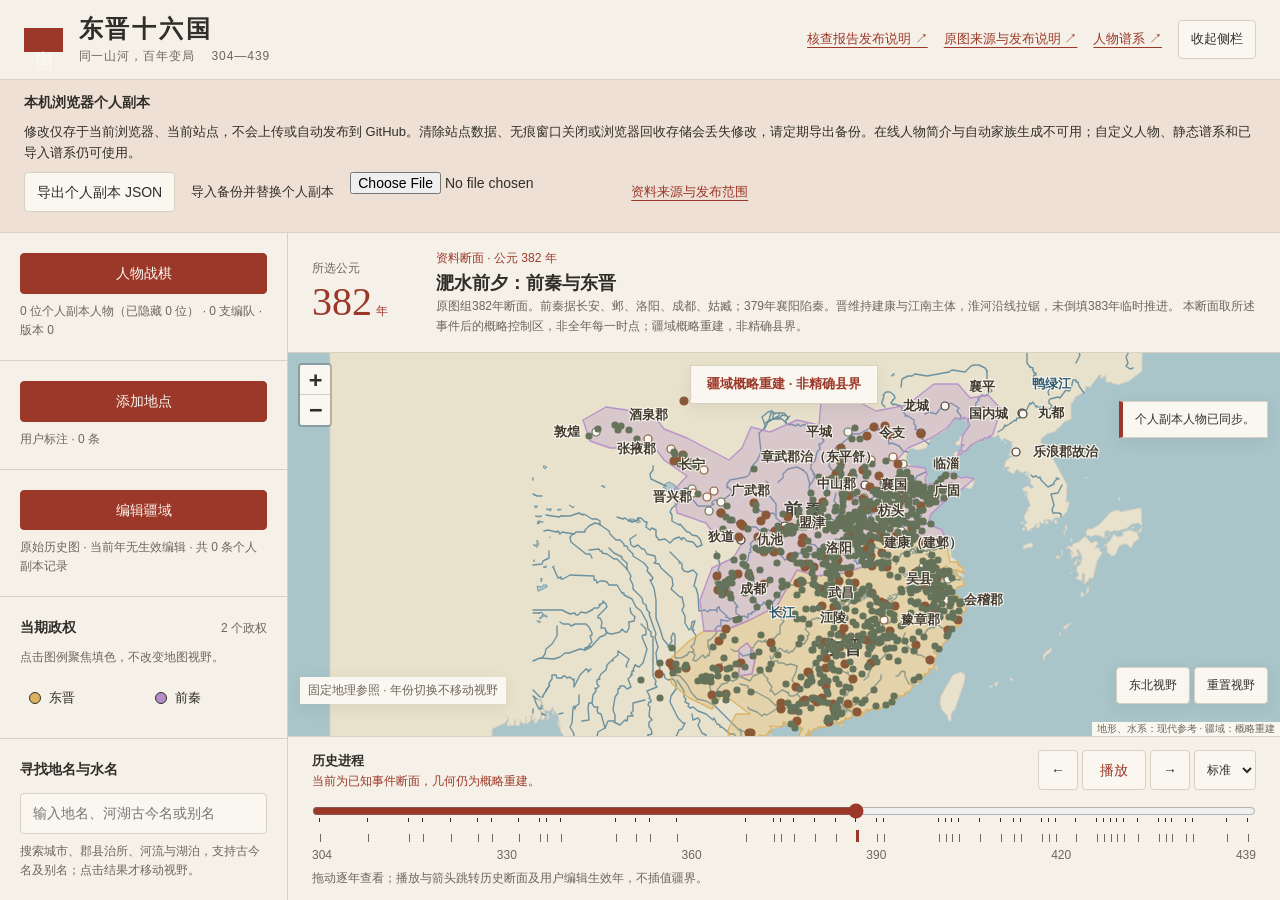
==== index.html @ d3fff0d9 "Prepare personal GitHub Pages edition and shared server" ====
<!doctype html>
<html lang="zh-CN">
<head>
<meta charset="utf-8"><meta name="viewport" content="width=device-width, initial-scale=1">
<title>东晋十六国 · 同一山河，百年变局</title>
<link rel="stylesheet" href="vendor/leaflet.css"><link rel="stylesheet" href="atlas.css">
<link rel="stylesheet" href="personal-data.css">
<script src="atlas-config.js" defer></script><script src="atlas-api.js" defer></script>
<script src="personal-data.js" defer></script>
<script src="genealogy-data.js" defer></script>
<script src="genealogy-client.js" defer></script>
<script src="formation-manager.js" defer></script>
<script src="character-manager.js" defer></script>
<script src="map-data.js" defer></script><script src="geo-data.js" defer></script><script src="history-data.js" defer></script><script src="vendor/leaflet.js" defer></script><script src="vendor/polygon-clipping.umd.min.js" defer></script><script src="territory-edits.js" defer></script><script src="territory-editor.js" defer></script><script src="place-manager.js" defer></script><script src="review-data.js" defer></script><script src="place-periods.js" defer></script><script src="atlas.js" defer></script>
<script>
window.addEventListener('DOMContentLoaded', () => {
  const editor = window.ATLAS?.getState?.().territory;
  if (!editor) {
    const summary = document.getElementById('territory-summary');
    summary.textContent = '编辑模块未能初始化，请刷新页面重新加载；若仍失败，请检查脚本加载错误。';
    summary.setAttribute('role', 'alert');
    document.getElementById('territory-toggle').disabled = true;
  }
  if (!window.ATLAS?.getState?.().annotations) {
    document.getElementById('annotation-summary').textContent = '地点标注模块未能初始化，请刷新页面重新加载；基础地图仍可浏览。';
    document.getElementById('annotation-summary').setAttribute('role', 'alert');
    document.getElementById('annotation-toggle').disabled = true;
  }
  if (!window.ATLAS?.getState?.().characters) {
    document.getElementById('character-summary').textContent = '人物模块未能初始化，请刷新页面；基础地图仍可浏览。';
    document.getElementById('character-summary').setAttribute('role', 'alert');
    document.getElementById('character-toggle').disabled = true;
  }
});
</script>
</head>
<body>
<header class="masthead"><div class="brand"><span class="seal" aria-hidden="true">舆图</span><div><h1>东晋十六国</h1><p>同一山河，百年变局 <span>304—439</span></p></div></div><div class="header-actions"><a id="audit-entry" href="sources.html#audit">核查报告发布说明 ↗</a><a href="sources.html">原图来源与发布说明 ↗</a><a href="genealogy.html">人物谱系 ↗</a><button id="toggle-sidebar" aria-controls="sidebar" aria-expanded="true">收起侧栏</button></div></header>
<main class="workspace">
<aside id="sidebar" aria-label="地图图层与政权">
<section class="sidebar-section character-section" aria-label="共享人物战棋">
<button id="character-toggle" type="button" aria-expanded="false" aria-controls="character-panel">人物战棋</button><p id="character-summary" class="hint" role="status">人物战棋 · 正在读取…</p>
<div id="character-panel" hidden><div class="section-heading"><h2>人物战棋</h2><button id="character-close" type="button">关闭</button></div>
<p class="reference-note">用户自定人物与位置，跨时间轴固定显示；不是人物历史行踪推演。所属势力由你选择，拖过国界不会改变。</p>
<p class="hint">君：王冠六角旗牌；臣：官帽圆牌。同势力同色。点击棋子查看简介，拖动棋子共享保存。无登录，仅限可信局域网。</p>
<p class="hint">隐藏人物仅收起地图棋子，资料与位置仍保留；在下方共享人物中搜索、查看或恢复。隐藏状态会共享保存。</p>
<p id="character-offline" class="reference-note" hidden>文件模式无法读取或保存共享人物。请打开 <a href="http://172.20.30.1:8765/">局域网地图 172.20.30.1:8765</a>。</p>
<div class="territory-actions"><button id="character-new" type="button">新增人物</button><button id="character-refresh" type="button">刷新共享人物</button></div>
<div class="character-search"><label for="character-search">搜索已建共享人物</label><input id="character-search" type="search" autocomplete="off" placeholder="输入姓名，先检查是否已创建" aria-controls="character-records" aria-describedby="character-search-status"><button id="character-search-clear" type="button">清空搜索</button><p id="character-search-status" class="hint" role="status" aria-live="polite"></p></div>
<form id="character-form" hidden><fieldset id="character-fields"><legend id="character-form-title">新增人物</legend>
<label for="character-name">姓名（1—60字）</label><input id="character-name" required autocomplete="off" aria-describedby="character-duplicate-status character-biography-status">
<div id="character-duplicate-notice" hidden><p id="character-duplicate-status" class="hint" role="status" aria-live="polite"></p><div id="character-duplicate-matches" class="character-duplicate-matches" aria-label="已建共享人物姓名匹配"></div></div>
<button id="character-biography-custom" type="button" aria-pressed="false">结果不匹配，自定义人物 / 不采用搜索结果</button><button id="character-biography-retry" type="button">主动重新检索候选</button><p id="character-biography-status" class="hint" role="status" aria-live="polite">自动检索仅作辅助；可直接自定义人物，简介允许留空。</p>
<div id="character-biography-candidates" class="character-biography-candidates" aria-label="人物身份候选" aria-busy="false"></div>
<label for="character-role">角色</label><select id="character-role" required><option value="monarch">君主 · 君</option><option value="minister">大臣 · 臣</option></select>
<label for="character-polity">所属势力</label><select id="character-polity" required><option value="" disabled selected>请选择势力</option></select>
<label for="character-biography">人物简介（可编辑，最多3000字）</label><textarea id="character-biography" rows="6" aria-describedby="character-biography-source" placeholder="可填写自己的资料，也可先留空。修改网上摘录后将标为用户修订，不再声称原文来源。"></textarea><div id="character-biography-source" class="character-biography-source"></div>
<p id="character-position" class="reference-note">尚未选择位置。</p><button id="character-place" type="button">在地图点选位置</button>
<div class="territory-actions"><button id="character-save" type="submit">确认并共享保存</button><button id="character-cancel" type="button">取消草稿</button></div></fieldset></form>
<section id="formation-section" aria-labelledby="formation-heading">
<div class="section-heading"><h3 id="formation-heading">共享编队</h3><button id="formation-new" type="button" disabled>新建编队</button></div>
<p class="hint">每队2—50人，每人只可加入一队；可跨势力编队，不改变人物身份与所属势力。主将军旗代表整队，拖动军旗会移动全部成员（包括已隐藏成员）。隐藏主将时整队军旗暂不显示；恢复主将后重新显示。</p>
<p id="formation-summary" class="hint" role="status">正在读取编队…</p>
<form id="formation-form" hidden><fieldset id="formation-fields"><legend id="formation-form-title">新建编队</legend>
<label for="formation-name">编队名称（1—60字）</label><input id="formation-name" required autocomplete="off">
<button id="formation-map-select" type="button" aria-pressed="false" aria-controls="formation-map-controls">在地图上选择成员</button><p class="hint">地图选人仅展开未隐藏人物；已隐藏人物仍可在下方勾选管理，不会自动恢复。点击棋子增减成员；首位选中的人物默认担任主将，可随时修改。选人不会移动棋子或提前保存。</p>
<fieldset><legend>选择已保存人物</legend><p id="formation-count" class="hint" role="status"></p><div id="formation-roster" class="formation-roster" aria-describedby="formation-count"></div></fieldset>
<label for="formation-commander">主将（从已选成员中指定）</label><select id="formation-commander" required></select>
<p class="hint">取消勾选只会让人物退出编队，不会删除人物或移动棋子。</p>
<div class="territory-actions"><button id="formation-save" type="submit">确认并共享保存</button><button id="formation-retry" type="button" hidden>采用最新版本并重试保存</button><button id="formation-cancel" type="button">取消草稿</button></div>
</fieldset></form>
<p id="formation-status" class="hint" role="status" aria-live="polite"></p><ol id="formation-records" class="territory-records formation-records"></ol>
</section>
<p id="character-status" class="hint" role="status" aria-live="polite"></p><h3>共享人物</h3><ol id="character-records" class="territory-records"></ol></div></section>
<section class="sidebar-section annotation-section" aria-label="添加地点与共享标注">
<button id="annotation-toggle" type="button" aria-expanded="false" aria-controls="annotation-panel">添加地点</button><p id="annotation-summary" class="hint" role="status">用户标注 · 正在读取…</p>
<div id="annotation-panel" hidden><div class="section-heading"><h2>用户标注</h2><button id="annotation-close" type="button">关闭</button></div>
<p class="reference-note">真实地名检索 → 选择候选 → 核对位置 → 确认保存。现代地理点不是古治所；河湖仅标注定位点，不复原河道或湖面。</p>
<p class="hint">搜索范围：东亚 73°—136°E、15°—54°N。历史检索参考当前地图年份。标注跨年份显示，所有局域网浏览器共享。</p>
<p id="annotation-offline" class="reference-note" hidden>文件模式仅供浏览。请打开 <a href="http://172.20.30.1:8765/">局域网地图 172.20.30.1:8765</a> 后搜索与保存。</p>
<form id="annotation-search-form"><fieldset id="annotation-search-fields"><legend>1 · 搜索真实地点</legend><label for="annotation-query">地名（去除首尾空白后1—80字）</label><input id="annotation-query" type="search" minlength="1" maxlength="80" required autocomplete="off">
<label for="annotation-kind">类别</label><select id="annotation-kind"><option value="city">城邑</option><option value="county">郡县</option><option value="lake">湖泊</option><option value="river">河流</option></select>
<label for="annotation-scope">来源范围</label><select id="annotation-scope"><option value="auto">历史优先，兼查现代地理</option><option value="historical">仅历史资料</option><option value="modern">仅现代地理</option></select><button id="annotation-search" type="submit">搜索候选</button></fieldset></form>
<p id="annotation-status" class="hint" role="status" aria-live="polite"></p><ul id="annotation-warnings" class="hint"></ul><div id="annotation-candidates" class="annotation-candidates" aria-label="搜索候选"></div>
<form id="annotation-save-form" hidden><fieldset id="annotation-save-fields"><legend>2 · 确认地图预览</legend><p id="annotation-selection" class="reference-note"></p><label for="annotation-name">标注名称</label><input id="annotation-name" maxlength="80" required><label for="annotation-note">备注（可选，最多500字）</label><textarea id="annotation-note" maxlength="500" rows="3"></textarea><div class="territory-actions"><button id="annotation-save" type="submit">确认位置并保存</button><button id="annotation-cancel" type="button">取消预览</button></div></fieldset></form>
<div class="territory-actions"><button id="annotation-refresh" type="button">刷新共享标注</button></div><h3>已保存地点</h3><ol id="annotation-records" class="territory-records"></ol></div></section>
<section class="sidebar-section territory-section" aria-label="共享疆域编辑"><button id="territory-toggle" type="button" aria-expanded="false" aria-controls="territory-panel">编辑疆域</button><p id="territory-summary" class="hint" role="status">原始历史图 · 正在读取共享编辑…</p><div id="territory-panel" hidden>
<div class="section-heading"><h2>自定义疆域</h2><button id="territory-close" type="button">退出</button></div>
<p class="reference-note">没有县界数据。请手绘实际划归范围；这是用户编辑范围，不是已考证县界。原始历史资料不变。</p>
<p class="hint">无登录，所有局域网浏览器共享保存。仅限可信局域网使用。编辑持续至后续年份，直到撤销或被后来的重叠编辑覆盖。</p>
<p id="territory-offline" class="reference-note" hidden>离线模式仅可浏览，无法编辑。请打开 <a href="http://172.20.30.1:8765">局域网地图 172.20.30.1:8765</a>。</p>
<fieldset id="territory-fields"><legend>1 · 选择地点与归属</legend><p id="territory-place">尚未选择地点。点击地图治所，或使用下方地名搜索。</p><button id="territory-find" type="button">搜索地点</button><p id="territory-period" class="hint"></p>
<label for="territory-year">开始生效年</label><input id="territory-year" type="number" min="304" max="439" step="1" required>
<label for="territory-polity">目标势力</label><select id="territory-polity" required><option value="" selected disabled>请选择目标势力</option></select><p class="hint">列出全部政权，可将已灭亡政权用于自定义历史；不代表原始史实。</p>
<label for="territory-note">编辑说明（可选）</label><input id="territory-note" type="text" maxlength="500" placeholder="说明此次划归的依据或设想">
<h3>2 · 手绘并确认范围</h3><div class="territory-actions"><button id="territory-draw" type="button">开始绘制</button><button id="territory-undo-point" type="button">撤销一点</button><button id="territory-finish" type="button">完成范围</button><button id="territory-cancel" type="button">取消范围</button></div><p class="hint">地图单击逐点描边，至少三个不同顶点；范围须包含所选地点且不得自交。可拖动、缩放，用“完成范围”闭合；Esc 取消范围。</p><p id="territory-preview" class="reference-note" role="status">尚未绘制范围。</p><button id="territory-save" type="button">确认并保存共享编辑</button></fieldset>
<p id="territory-status" class="hint" role="status" aria-live="polite"></p><div class="territory-actions"><button id="territory-refresh" type="button">刷新共享编辑</button><button id="territory-clear" type="button">恢复原始图</button></div><h3>共享编辑记录</h3><ol id="territory-records" class="territory-records"></ol>
</div></section>
<section class="sidebar-section"><div class="section-heading"><h2>当期政权</h2><span id="polity-count">—</span></div><p class="hint">点击图例聚焦填色，不改变地图视野。</p><div id="legend" class="legend"></div></section>
<section class="sidebar-section"><h2><label for="city-search">寻找地名与水名</label></h2><input type="search" id="city-search" placeholder="输入地名、河湖古今名或别名" autocomplete="off" aria-controls="search-results"><p id="search-status" class="hint" role="status">搜索城市、郡县治所、河流与湖泊，点击结果才移动视野。</p><div id="search-results" class="search-results"></div><div id="search-pagination" class="search-pagination" hidden><button id="search-previous" type="button">上一页</button><span id="search-page" class="hint"></span><button id="search-next" type="button">下一页</button></div><p id="place-notice" class="reference-note" role="status" hidden></p></section>
<section class="sidebar-section" aria-label="用户显示年代"><h2>用户显示年代</h2><p class="hint">在上方搜索原始地点，点击结果后选择“编辑显示年代”。找不到地图标记时，也可取消勾选“仅显示所选年份有效建置”。原始资料年代不会被修改。</p><p id="place-period-summary" class="hint" role="status">正在读取共享显示年代…</p><button id="place-period-refresh" type="button">刷新共享年代</button></section>
<section class="sidebar-section"><h2>底图与参照</h2><div class="layer-controls">
<label><input type="checkbox" id="layer-politics" checked>政权填色与概略边界</label>
<label><input type="checkbox" id="layer-cities" checked>城市与郡县治所</label>
<label><input type="checkbox" id="layer-annotations" checked>用户标注（城邑 / 郡县 / 河湖定位点）</label>
<label><input type="checkbox" id="layer-characters" checked>人物战棋（跨年份固定位置）</label>
<label><input type="checkbox" id="layer-rivers" checked>河流与湖泊</label>
<label><input type="checkbox" id="layer-river-labels" checked>河流与湖泊名称（点击查看说明）</label>
<label><input type="checkbox" id="layer-terrain" checked>地形起伏</label>
<label><input type="checkbox" id="layer-mountains">山川名称</label>
<label><input type="checkbox" id="layer-historical">382年州郡参照 <span class="online">联网</span></label></div>
<p id="water-count" class="hint" role="status"></p>
<p class="reference-note">州郡参照固定382年，不是当前年行政区。中研院图层仅供非商业使用。</p><label class="opacity-label" for="historical-opacity">州郡图透明度 <output id="opacity-value">45%</output></label><input id="historical-opacity" type="range" min="0" max="100" value="45" disabled><p id="tile-status" class="hint" role="status">默认关闭；联网参照不可离线使用。</p><p class="hint">地形、水系为现代自然地理参考；古代河道与岸线可能不同。</p>
</section>
<section class="sidebar-section"><h2>治所显示范围</h2><p id="place-count" class="hint" role="status"></p><label class="place-type-label" for="place-type">建置类型</label><select id="place-type"><option value="all">全部</option><option value="prefecture">郡 / 州</option><option value="county">县</option></select><div class="layer-controls"><label><input type="checkbox" id="place-year-only" checked>仅显示所选年份有效建置</label></div><p class="hint">行政建置按年份筛选；固定古城另作地理参照，不表示当年为都城或郡治。年代不明行政记录不显示。关闭筛选可查看全部时期，同名行政记录附年代；共址记录可从弹窗或搜索选择。搜索异期记录仅临时显示所选一条，不改变年份筛选。</p></section>
<details id="source-details" class="sidebar-section"><summary>来源与重建方法</summary><div class="source-body"><p id="method-note"></p><h3>当前历史断面</h3><div id="history-sources"></div><h3>地理与郡县治所资料</h3><div id="geo-sources"></div><p>城市与郡县治所点仅为定位参照，不表示各年政权控制或建置连续。底图与政权多边形独立，不以现代省界代替古界。</p><h3>原图与河流对照说明</h3><p>原图扫描与识读资料未随公开版发布。现代水系仅作定位参照，古河道未复原；不能将现代河道当作382年河道。</p><a id="river-reference-382" href="sources.html">查看原图来源与发布范围 ↗</a></div></details>
</aside>
<section class="map-panel" aria-label="连续地理历史地图">
<div class="event-heading"><div class="year-block"><span>所选公元</span><output id="selected-year" for="year-range">382</output><span>年</span></div><div class="event-copy"><p id="snapshot-year" class="eyebrow">正在读取本地资料</p><h2 id="event-title">统一地理底图 · 历史政权断面</h2><p id="event-description"></p></div></div>
<section id="formation-map-controls" class="formation-map-controls" aria-label="地图编队选人" hidden><strong id="formation-map-summary" role="status" aria-live="polite"></strong><p class="hint">点击棋子选择 / 取消选择，可平移缩放。Esc 或取消将丢弃整个编队草稿。</p><label for="formation-map-commander">指定主将</label><select id="formation-map-commander" aria-describedby="formation-map-summary"></select><p id="formation-map-notice" class="hint" role="status" aria-live="polite"></p><div class="territory-actions"><button id="formation-map-done" type="button">完成选人，填写并保存</button><button id="formation-map-cancel" type="button">取消编队草稿</button></div></section>
<div class="map-stage"><div id="map" aria-label="地图，可拖动平移、滚轮或双指缩放"></div><div class="map-warning">疆域概略重建 · 非精确县界</div><div class="view-actions"><button id="northeast-view" type="button">东北视野</button><button id="reset-view" type="button">重置视野</button></div><p id="map-error" class="map-error" role="alert" hidden></p><div class="map-caption">固定地理参照 · 年份切换不移动视野</div></div>
<section class="timeline" aria-label="304至439年时间轴"><div class="timeline-heading"><div><label for="year-range">历史进程</label><p id="year-note" aria-live="polite"></p></div><div class="playback"><button id="previous-event" aria-label="上一事件">←</button><button id="play" aria-pressed="false">播放</button><button id="next-event" aria-label="下一事件">→</button><label class="sr-only" for="play-speed">播放速度</label><select id="play-speed" aria-label="播放速度"><option value="2400">慢速</option><option value="1400" selected>标准</option><option value="700">快速</option></select></div></div>
<input id="year-range" type="range" min="304" max="439" step="1" value="382" list="event-years" aria-label="选择公元304至439年" aria-describedby="year-note"><datalist id="event-years"></datalist><div id="event-ticks" class="event-ticks" aria-label="跳转历史事件"></div><div class="timeline-scale" aria-hidden="true"><span>304</span><span>330</span><span>360</span><span>390</span><span>420</span><span>439</span></div><p class="timeline-footnote">拖动逐年查看；播放与箭头跳转历史断面及用户编辑生效年，不插值疆界。</p></section>
</section></main><noscript><p class="noscript">请启用 JavaScript，或<a href="sources.html">查看资料来源</a>。</p></noscript>
</body></html>
---- vendor/leaflet.css ----
/* required styles */

.leaflet-pane,
.leaflet-tile,
.leaflet-marker-icon,
.leaflet-marker-shadow,
.leaflet-tile-container,
.leaflet-pane > svg,
.leaflet-pane > canvas,
.leaflet-zoom-box,
.leaflet-image-layer,
.leaflet-layer {
	position: absolute;
	left: 0;
	top: 0;
	}
.leaflet-container {
	overflow: hidden;
	}
.leaflet-tile,
.leaflet-marker-icon,
.leaflet-marker-shadow {
	-webkit-user-select: none;
	   -moz-user-select: none;
	        user-select: none;
	  -webkit-user-drag: none;
	}
/* Prevents IE11 from highlighting tiles in blue */
.leaflet-tile::selection {
	background: transparent;
}
/* Safari renders non-retina tile on retina better with this, but Chrome is worse */
.leaflet-safari .leaflet-tile {
	image-rendering: -webkit-optimize-contrast;
	}
/* hack that prevents hw layers "stretching" when loading new tiles */
.leaflet-safari .leaflet-tile-container {
	width: 1600px;
	height: 1600px;
	-webkit-transform-origin: 0 0;
	}
.leaflet-marker-icon,
.leaflet-marker-shadow {
	display: block;
	}
/* .leaflet-container svg: reset svg max-width decleration shipped in Joomla! (joomla.org) 3.x */
/* .leaflet-container img: map is broken in FF if you have max-width: 100% on tiles */
.leaflet-container .leaflet-overlay-pane svg {
	max-width: none !important;
	max-height: none !important;
	}
.leaflet-container .leaflet-marker-pane img,
.leaflet-container .leaflet-shadow-pane img,
.leaflet-container .leaflet-tile-pane img,
.leaflet-container img.leaflet-image-layer,
.leaflet-container .leaflet-tile {
	max-width: none !important;
	max-height: none !important;
	width: auto;
	padding: 0;
	}

.leaflet-container img.leaflet-tile {
	/* See: https://bugs.chromium.org/p/chromium/issues/detail?id=600120 */
	mix-blend-mode: plus-lighter;
}

.leaflet-container.leaflet-touch-zoom {
	-ms-touch-action: pan-x pan-y;
	touch-action: pan-x pan-y;
	}
.leaflet-container.leaflet-touch-drag {
	-ms-touch-action: pinch-zoom;
	/* Fallback for FF which doesn't support pinch-zoom */
	touch-action: none;
	touch-action: pinch-zoom;
}
.leaflet-container.leaflet-touch-drag.leaflet-touch-zoom {
	-ms-touch-action: none;
	touch-action: none;
}
.leaflet-container {
	-webkit-tap-highlight-color: transparent;
}
.leaflet-container a {
	-webkit-tap-highlight-color: rgba(51, 181, 229, 0.4);
}
.leaflet-tile {
	filter: inherit;
	visibility: hidden;
	}
.leaflet-tile-loaded {
	visibility: inherit;
	}
.leaflet-zoom-box {
	width: 0;
	height: 0;
	-moz-box-sizing: border-box;
	     box-sizing: border-box;
	z-index: 800;
	}
/* workaround for https://bugzilla.mozilla.org/show_bug.cgi?id=888319 */
.leaflet-overlay-pane svg {
	-moz-user-select: none;
	}

.leaflet-pane         { z-index: 400; }

.leaflet-tile-pane    { z-index: 200; }
.leaflet-overlay-pane { z-index: 400; }
.leaflet-shadow-pane  { z-index: 500; }
.leaflet-marker-pane  { z-index: 600; }
.leaflet-tooltip-pane   { z-index: 650; }
.leaflet-popup-pane   { z-index: 700; }

.leaflet-map-pane canvas { z-index: 100; }
.leaflet-map-pane svg    { z-index: 200; }

.leaflet-vml-shape {
	width: 1px;
	height: 1px;
	}
.lvml {
	behavior: url(#default#VML);
	display: inline-block;
	position: absolute;
	}


/* control positioning */

.leaflet-control {
	position: relative;
	z-index: 800;
	pointer-events: visiblePainted; /* IE 9-10 doesn't have auto */
	pointer-events: auto;
	}
.leaflet-top,
.leaflet-bottom {
	position: absolute;
	z-index: 1000;
	pointer-events: none;
	}
.leaflet-top {
	top: 0;
	}
.leaflet-right {
	right: 0;
	}
.leaflet-bottom {
	bottom: 0;
	}
.leaflet-left {
	left: 0;
	}
.leaflet-control {
	float: left;
	clear: both;
	}
.leaflet-right .leaflet-control {
	float: right;
	}
.leaflet-top .leaflet-control {
	margin-top: 10px;
	}
.leaflet-bottom .leaflet-control {
	margin-bottom: 10px;
	}
.leaflet-left .leaflet-control {
	margin-left: 10px;
	}
.leaflet-right .leaflet-control {
	margin-right: 10px;
	}


/* zoom and fade animations */

.leaflet-fade-anim .leaflet-popup {
	opacity: 0;
	-webkit-transition: opacity 0.2s linear;
	   -moz-transition: opacity 0.2s linear;
	        transition: opacity 0.2s linear;
	}
.leaflet-fade-anim .leaflet-map-pane .leaflet-popup {
	opacity: 1;
	}
.leaflet-zoom-animated {
	-webkit-transform-origin: 0 0;
	    -ms-transform-origin: 0 0;
	        transform-origin: 0 0;
	}
svg.leaflet-zoom-animated {
	will-change: transform;
}

.leaflet-zoom-anim .leaflet-zoom-animated {
	-webkit-transition: -webkit-transform 0.25s cubic-bezier(0,0,0.25,1);
	   -moz-transition:    -moz-transform 0.25s cubic-bezier(0,0,0.25,1);
	        transition:         transform 0.25s cubic-bezier(0,0,0.25,1);
	}
.leaflet-zoom-anim .leaflet-tile,
.leaflet-pan-anim .leaflet-tile {
	-webkit-transition: none;
	   -moz-transition: none;
	        transition: none;
	}

.leaflet-zoom-anim .leaflet-zoom-hide {
	visibility: hidden;
	}


/* cursors */

.leaflet-interactive {
	cursor: pointer;
	}
.leaflet-grab {
	cursor: -webkit-grab;
	cursor:    -moz-grab;
	cursor:         grab;
	}
.leaflet-crosshair,
.leaflet-crosshair .leaflet-interactive {
	cursor: crosshair;
	}
.leaflet-popup-pane,
.leaflet-control {
	cursor: auto;
	}
.leaflet-dragging .leaflet-grab,
.leaflet-dragging .leaflet-grab .leaflet-interactive,
.leaflet-dragging .leaflet-marker-draggable {
	cursor: move;
	cursor: -webkit-grabbing;
	cursor:    -moz-grabbing;
	cursor:         grabbing;
	}

/* marker & overlays interactivity */
.leaflet-marker-icon,
.leaflet-marker-shadow,
.leaflet-image-layer,
.leaflet-pane > svg path,
.leaflet-tile-container {
	pointer-events: none;
	}

.leaflet-marker-icon.leaflet-interactive,
.leaflet-image-layer.leaflet-interactive,
.leaflet-pane > svg path.leaflet-interactive,
svg.leaflet-image-layer.leaflet-interactive path {
	pointer-events: visiblePainted; /* IE 9-10 doesn't have auto */
	pointer-events: auto;
	}

/* visual tweaks */

.leaflet-container {
	background: #ddd;
	outline-offset: 1px;
	}
.leaflet-container a {
	color: #0078A8;
	}
.leaflet-zoom-box {
	border: 2px dotted #38f;
	background: rgba(255,255,255,0.5);
	}


/* general typography */
.leaflet-container {
	font-family: "Helvetica Neue", Arial, Helvetica, sans-serif;
	font-size: 12px;
	font-size: 0.75rem;
	line-height: 1.5;
	}


/* general toolbar styles */

.leaflet-bar {
	box-shadow: 0 1px 5px rgba(0,0,0,0.65);
	border-radius: 4px;
	}
.leaflet-bar a {
	background-color: #fff;
	border-bottom: 1px solid #ccc;
	width: 26px;
	height: 26px;
	line-height: 26px;
	display: block;
	text-align: center;
	text-decoration: none;
	color: black;
	}
.leaflet-bar a,
.leaflet-control-layers-toggle {
	background-position: 50% 50%;
	background-repeat: no-repeat;
	display: block;
	}
.leaflet-bar a:hover,
.leaflet-bar a:focus {
	background-color: #f4f4f4;
	}
.leaflet-bar a:first-child {
	border-top-left-radius: 4px;
	border-top-right-radius: 4px;
	}
.leaflet-bar a:last-child {
	border-bottom-left-radius: 4px;
	border-bottom-right-radius: 4px;
	border-bottom: none;
	}
.leaflet-bar a.leaflet-disabled {
	cursor: default;
	background-color: #f4f4f4;
	color: #bbb;
	}

.leaflet-touch .leaflet-bar a {
	width: 30px;
	height: 30px;
	line-height: 30px;
	}
.leaflet-touch .leaflet-bar a:first-child {
	border-top-left-radius: 2px;
	border-top-right-radius: 2px;
	}
.leaflet-touch .leaflet-bar a:last-child {
	border-bottom-left-radius: 2px;
	border-bottom-right-radius: 2px;
	}

/* zoom control */

.leaflet-control-zoom-in,
.leaflet-control-zoom-out {
	font: bold 18px 'Lucida Console', Monaco, monospace;
	text-indent: 1px;
	}

.leaflet-touch .leaflet-control-zoom-in, .leaflet-touch .leaflet-control-zoom-out  {
	font-size: 22px;
	}


/* layers control */

.leaflet-control-layers {
	box-shadow: 0 1px 5px rgba(0,0,0,0.4);
	background: #fff;
	border-radius: 5px;
	}
.leaflet-control-layers-toggle {
	background-image: url(images/layers.png);
	width: 36px;
	height: 36px;
	}
.leaflet-retina .leaflet-control-layers-toggle {
	background-image: url(images/layers-2x.png);
	background-size: 26px 26px;
	}
.leaflet-touch .leaflet-control-layers-toggle {
	width: 44px;
	height: 44px;
	}
.leaflet-control-layers .leaflet-control-layers-list,
.leaflet-control-layers-expanded .leaflet-control-layers-toggle {
	display: none;
	}
.leaflet-control-layers-expanded .leaflet-control-layers-list {
	display: block;
	position: relative;
	}
.leaflet-control-layers-expanded {
	padding: 6px 10px 6px 6px;
	color: #333;
	background: #fff;
	}
.leaflet-control-layers-scrollbar {
	overflow-y: scroll;
	overflow-x: hidden;
	padding-right: 5px;
	}
.leaflet-control-layers-selector {
	margin-top: 2px;
	position: relative;
	top: 1px;
	}
.leaflet-control-layers label {
	display: block;
	font-size: 13px;
	font-size: 1.08333em;
	}
.leaflet-control-layers-separator {
	height: 0;
	border-top: 1px solid #ddd;
	margin: 5px -10px 5px -6px;
	}

/* Default icon URLs */
.leaflet-default-icon-path { /* used only in path-guessing heuristic, see L.Icon.Default */
	background-image: url(images/marker-icon.png);
	}


/* attribution and scale controls */

.leaflet-container .leaflet-control-attribution {
	background: #fff;
	background: rgba(255, 255, 255, 0.8);
	margin: 0;
	}
.leaflet-control-attribution,
.leaflet-control-scale-line {
	padding: 0 5px;
	color: #333;
	line-height: 1.4;
	}
.leaflet-control-attribution a {
	text-decoration: none;
	}
.leaflet-control-attribution a:hover,
.leaflet-control-attribution a:focus {
	text-decoration: underline;
	}
.leaflet-attribution-flag {
	display: inline !important;
	vertical-align: baseline !important;
	width: 1em;
	height: 0.6669em;
	}
.leaflet-left .leaflet-control-scale {
	margin-left: 5px;
	}
.leaflet-bottom .leaflet-control-scale {
	margin-bottom: 5px;
	}
.leaflet-control-scale-line {
	border: 2px solid #777;
	border-top: none;
	line-height: 1.1;
	padding: 2px 5px 1px;
	white-space: nowrap;
	-moz-box-sizing: border-box;
	     box-sizing: border-box;
	background: rgba(255, 255, 255, 0.8);
	text-shadow: 1px 1px #fff;
	}
.leaflet-control-scale-line:not(:first-child) {
	border-top: 2px solid #777;
	border-bottom: none;
	margin-top: -2px;
	}
.leaflet-control-scale-line:not(:first-child):not(:last-child) {
	border-bottom: 2px solid #777;
	}

.leaflet-touch .leaflet-control-attribution,
.leaflet-touch .leaflet-control-layers,
.leaflet-touch .leaflet-bar {
	box-shadow: none;
	}
.leaflet-touch .leaflet-control-layers,
.leaflet-touch .leaflet-bar {
	border: 2px solid rgba(0,0,0,0.2);
	background-clip: padding-box;
	}


/* popup */

.leaflet-popup {
	position: absolute;
	text-align: center;
	margin-bottom: 20px;
	}
.leaflet-popup-content-wrapper {
	padding: 1px;
	text-align: left;
	border-radius: 12px;
	}
.leaflet-popup-content {
	margin: 13px 24px 13px 20px;
	line-height: 1.3;
	font-size: 13px;
	font-size: 1.08333em;
	min-height: 1px;
	}
.leaflet-popup-content p {
	margin: 17px 0;
	margin: 1.3em 0;
	}
.leaflet-popup-tip-container {
	width: 40px;
	height: 20px;
	position: absolute;
	left: 50%;
	margin-top: -1px;
	margin-left: -20px;
	overflow: hidden;
	pointer-events: none;
	}
.leaflet-popup-tip {
	width: 17px;
	height: 17px;
	padding: 1px;

	margin: -10px auto 0;
	pointer-events: auto;

	-webkit-transform: rotate(45deg);
	   -moz-transform: rotate(45deg);
	    -ms-transform: rotate(45deg);
	        transform: rotate(45deg);
	}
.leaflet-popup-content-wrapper,
.leaflet-popup-tip {
	background: white;
	color: #333;
	box-shadow: 0 3px 14px rgba(0,0,0,0.4);
	}
.leaflet-container a.leaflet-popup-close-button {
	position: absolute;
	top: 0;
	right: 0;
	border: none;
	text-align: center;
	width: 24px;
	height: 24px;
	font: 16px/24px Tahoma, Verdana, sans-serif;
	color: #757575;
	text-decoration: none;
	background: transparent;
	}
.leaflet-container a.leaflet-popup-close-button:hover,
.leaflet-container a.leaflet-popup-close-button:focus {
	color: #585858;
	}
.leaflet-popup-scrolled {
	overflow: auto;
	}

.leaflet-oldie .leaflet-popup-content-wrapper {
	-ms-zoom: 1;
	}
.leaflet-oldie .leaflet-popup-tip {
	width: 24px;
	margin: 0 auto;

	-ms-filter: "progid:DXImageTransform.Microsoft.Matrix(M11=0.70710678, M12=0.70710678, M21=-0.70710678, M22=0.70710678)";
	filter: progid:DXImageTransform.Microsoft.Matrix(M11=0.70710678, M12=0.70710678, M21=-0.70710678, M22=0.70710678);
	}

.leaflet-oldie .leaflet-control-zoom,
.leaflet-oldie .leaflet-control-layers,
.leaflet-oldie .leaflet-popup-content-wrapper,
.leaflet-oldie .leaflet-popup-tip {
	border: 1px solid #999;
	}


/* div icon */

.leaflet-div-icon {
	background: #fff;
	border: 1px solid #666;
	}


/* Tooltip */
/* Base styles for the element that has a tooltip */
.leaflet-tooltip {
	position: absolute;
	padding: 6px;
	background-color: #fff;
	border: 1px solid #fff;
	border-radius: 3px;
	color: #222;
	white-space: nowrap;
	-webkit-user-select: none;
	-moz-user-select: none;
	-ms-user-select: none;
	user-select: none;
	pointer-events: none;
	box-shadow: 0 1px 3px rgba(0,0,0,0.4);
	}
.leaflet-tooltip.leaflet-interactive {
	cursor: pointer;
	pointer-events: auto;
	}
.leaflet-tooltip-top:before,
.leaflet-tooltip-bottom:before,
.leaflet-tooltip-left:before,
.leaflet-tooltip-right:before {
	position: absolute;
	pointer-events: none;
	border: 6px solid transparent;
	background: transparent;
	content: "";
	}

/* Directions */

.leaflet-tooltip-bottom {
	margin-top: 6px;
}
.leaflet-tooltip-top {
	margin-top: -6px;
}
.leaflet-tooltip-bottom:before,
.leaflet-tooltip-top:before {
	left: 50%;
	margin-left: -6px;
	}
.leaflet-tooltip-top:before {
	bottom: 0;
	margin-bottom: -12px;
	border-top-color: #fff;
	}
.leaflet-tooltip-bottom:before {
	top: 0;
	margin-top: -12px;
	margin-left: -6px;
	border-bottom-color: #fff;
	}
.leaflet-tooltip-left {
	margin-left: -6px;
}
.leaflet-tooltip-right {
	margin-left: 6px;
}
.leaflet-tooltip-left:before,
.leaflet-tooltip-right:before {
	top: 50%;
	margin-top: -6px;
	}
.leaflet-tooltip-left:before {
	right: 0;
	margin-right: -12px;
	border-left-color: #fff;
	}
.leaflet-tooltip-right:before {
	left: 0;
	margin-left: -12px;
	border-right-color: #fff;
	}

/* Printing */

@media print {
	/* Prevent printers from removing background-images of controls. */
	.leaflet-control {
		-webkit-print-color-adjust: exact;
		print-color-adjust: exact;
		}
	}
---- atlas.css ----
:root {
  color-scheme: light;
  --paper: #f5f1e8; --surface: #faf7f0; --canvas: #e4dfd3; --ink: #302e28; --muted: #6c665b; --line: #d8d0c1; --accent: #9c3829; --accent-soft: #eee0d5; --focus: #7b4527;
  --water: #a9c5ca; --river: #5e899c; --land: #e8e2cc; --mountain: #736b50; --city: #423b30;
  --prefecture: #8b5938; --county: #66735b;
  --river-ink: #315c70;
  --s1: 4px; --s2: 8px; --s3: 12px; --s4: 16px; --s5: 20px; --s6: 24px; --s8: 32px; --s10: 40px; --s12: 48px;
  --text-xs: 12px; --text-sm: 13px; --text-base: 14px; --text-lg: 18px; --text-xl: 24px; --text-display: 40px;
  --radius: 4px; --shadow: 0 4px 16px #302e2814; --transition: 180ms cubic-bezier(.22,1,.36,1); --sidebar: 288px; --header: 80px;
  --sans: "Noto Sans CJK SC", "Microsoft YaHei", "PingFang SC", sans-serif; --serif: "Noto Serif CJK SC", "Songti SC", SimSun, serif;
}
:root { --period-dialog-width: 560px; --period-backdrop: #302e2866; }
.place-period-dialog { width: min(var(--period-dialog-width), calc(100% - var(--s8))); max-height: calc(100dvh - var(--s8)); overflow: auto; overscroll-behavior: contain; padding: var(--s6); border: 1px solid var(--line); border-radius: var(--radius); background: var(--surface); color: var(--ink); box-shadow: var(--shadow); font: var(--text-base)/1.6 var(--sans); }
.place-period-dialog::backdrop { background: var(--period-backdrop); }
.place-period-dialog form > * + * { margin-top: var(--s4); }
.place-period-dialog p { overflow-wrap: anywhere; }
.place-period-dialog fieldset { min-width: 0; margin-inline: 0; padding: 0; border: 0; }
.place-period-dialog label { display: block; margin-block: var(--s2) var(--s1); font-size: var(--text-sm); }
.place-period-dialog input { width: 100%; min-height: var(--s10); padding: var(--s2); border: 1px solid var(--line); border-radius: var(--radius); background: var(--paper); }
.place-period-dialog button { min-height: var(--s10); }
#place-period-save { background: var(--accent); color: var(--surface); border-color: var(--accent); }
#place-period-save:hover { background: var(--focus); }
#place-period-refresh { margin-top: var(--s3); }
@media (max-width: 680px) { .place-period-dialog { padding: var(--s4); } .place-period-dialog .territory-actions button { flex: 1 1 100%; } }
* { box-sizing: border-box; }
body { margin: 0; background: var(--paper); color: var(--ink); font: var(--text-base)/1.6 var(--sans); }
button, input, select { font: inherit; color: inherit; }
button, summary, select { cursor: pointer; }
button, select { border: 1px solid var(--line); border-radius: var(--radius); background: var(--surface); padding: var(--s2) var(--s3); transition: background var(--transition); }
button:hover { background: var(--accent-soft); }
button:disabled, input:disabled { opacity: .45; cursor: not-allowed; }
:focus-visible { outline: 2px solid var(--focus); outline-offset: var(--s1); }
a { color: var(--accent); text-underline-offset: var(--s1); }
h1, h2, h3, p { margin: 0; }
[hidden] { display: none !important; }
.masthead { height: var(--header); padding: var(--s3) var(--s6); border-bottom: 1px solid var(--line); display: flex; align-items: center; justify-content: space-between; gap: var(--s4); }
.brand, .header-actions { display: flex; align-items: center; gap: var(--s4); }
.seal { color: var(--surface); background: var(--accent); font: var(--text-lg)/1.25 var(--serif); writing-mode: vertical-rl; letter-spacing: var(--s1); padding: var(--s2); }
h1 { font: 600 var(--text-xl)/1.4 var(--serif); letter-spacing: .12em; }
.brand p { color: var(--muted); font-size: var(--text-xs); letter-spacing: .08em; }
.brand p span { margin-left: var(--s3); }
.header-actions { font-size: var(--text-sm); }
.workspace { height: calc(100dvh - var(--header)); min-height: 560px; display: grid; grid-template-columns: var(--sidebar) minmax(0, 1fr); }
#sidebar { overflow-y: auto; border-right: 1px solid var(--line); scrollbar-width: thin; }
.sidebar-section { padding: var(--s5); border-bottom: 1px solid var(--line); }
h2, summary { font: 600 var(--text-base)/1.6 var(--serif); }
.section-heading { display: flex; justify-content: space-between; align-items: baseline; }
.section-heading span, .hint, .reference-note { color: var(--muted); font-size: var(--text-xs); }
.hint { margin-top: var(--s2); }
.legend { margin-top: var(--s3); display: grid; grid-template-columns: 1fr 1fr; gap: var(--s1); }
.legend button { text-align: left; font-size: var(--text-sm); padding: var(--s2); display: flex; gap: var(--s2); align-items: center; border-color: transparent; background: transparent; }
.legend button[aria-pressed="true"] { border-color: var(--accent); background: var(--accent-soft); }
.swatch { width: var(--s3); height: var(--s3); border: 1px solid var(--ink); border-radius: 50%; flex-shrink: 0; }
.legend .regional-power-legend { grid-column: 1 / -1; font-size: var(--text-xs); }
.regional-power-swatch { border-style: dashed; border-radius: 0; background: transparent; }
#city-search { width: 100%; min-height: var(--s10); border: 1px solid var(--line); border-radius: var(--radius); background: var(--surface); padding: var(--s2) var(--s3); margin-top: var(--s3); }
.character-search { display: grid; grid-template-columns: minmax(0, 1fr) auto; gap: var(--s2); margin-block: var(--s4); }
.character-search label, .character-search .hint { grid-column: 1 / -1; font-size: var(--text-xs); }
.character-search input { min-width: 0; width: 100%; min-height: var(--s10); padding: var(--s2); border: 1px solid var(--line); border-radius: var(--radius); background: var(--surface); }
.character-search button { font-size: var(--text-xs); }
.character-search .hint { margin-top: 0; }
.character-duplicate-matches { display: grid; gap: var(--s1); margin-top: var(--s2); }
.character-duplicate-matches button { text-align: left; overflow-wrap: anywhere; font-size: var(--text-xs); }
@media (max-width: 680px) { .character-search input, .character-search button { grid-column: 1 / -1; } }
.search-results { max-height: 240px; overflow: auto; }
.search-results button { display: block; width: 100%; text-align: left; border: 0; border-bottom: 1px solid var(--line); border-radius: 0; background: transparent; }
.search-results small { color: var(--muted); display: block; }
.search-pagination { display: flex; align-items: center; justify-content: space-between; gap: var(--s1); margin-top: var(--s2); }
.search-pagination button { font-size: var(--text-xs); padding: var(--s2); }
.search-pagination .hint { margin: 0; white-space: nowrap; }
#place-notice { margin-top: var(--s3); }
.place-type-label { display: block; font-size: var(--text-xs); margin-top: var(--s3); margin-bottom: var(--s1); }
#place-type { width: 100%; }
.colocated-records { display: grid; gap: var(--s1); }
.colocated-records button { text-align: left; font-size: var(--text-xs); }
.colocated-records button[aria-pressed="true"] { border-color: var(--accent); background: var(--accent-soft); }
.place-popup { overflow-wrap: anywhere; }
.place-popup > button { margin-top: var(--s2); font-size: var(--text-xs); }
.layer-controls { display: grid; gap: var(--s2); margin: var(--s3) 0; }
.layer-controls label { display: flex; align-items: flex-start; gap: var(--s2); cursor: pointer; font-size: var(--text-sm); }
input[type="checkbox"], input[type="range"] { accent-color: var(--accent); }
input[type="checkbox"] { width: var(--s4); height: var(--s4); margin: var(--s1) 0 0; flex-shrink: 0; }
.online { color: var(--accent); font-size: var(--text-xs); margin-left: auto; }
.reference-note { border-left: 2px solid var(--accent); padding-left: var(--s2); color: var(--accent); }
.opacity-label { display: flex; justify-content: space-between; font-size: var(--text-xs); margin-top: var(--s3); }
#historical-opacity { width: 100%; }
.source-body { font-size: var(--text-xs); overflow-wrap: anywhere; }
.source-body p, .source-body h3 { margin-top: var(--s3); }
.source-body h3 { font-size: var(--text-xs); }
.source-body a { display: block; margin-top: var(--s2); }
.map-panel { display: flex; flex-direction: column; min-width: 0; min-height: 0; }
.event-heading { padding: var(--s4) var(--s6); display: flex; gap: var(--s6); align-items: center; border-bottom: 1px solid var(--line); }
.year-block { display: flex; align-items: baseline; flex-wrap: wrap; column-gap: var(--s1); min-width: 100px; color: var(--accent); }
.year-block span { font-size: var(--text-xs); }
.year-block span:first-child { flex-basis: 100%; color: var(--muted); }
.year-block output { font: var(--text-display)/1.2 var(--serif); font-variant-numeric: tabular-nums; }
.event-copy { min-width: 0; }
.eyebrow { font-size: var(--text-xs); color: var(--accent); }
.event-copy h2 { font-size: var(--text-lg); }
#event-description { font-size: var(--text-xs); color: var(--muted); max-height: 3.2em; overflow-y: auto; }
.map-stage { flex: 1; min-height: 240px; position: relative; isolation: isolate; }
#map { height: 100%; width: 100%; background: var(--water); font-family: var(--sans); }
.map-warning, .view-actions, .map-caption { position: absolute; z-index: 800; background: var(--surface); box-shadow: var(--shadow); }
.map-warning { top: var(--s3); left: 50%; transform: translateX(-50%); padding: var(--s2) var(--s4); border: 1px solid var(--line); color: var(--accent); font-size: var(--text-sm); font-weight: 600; white-space: nowrap; pointer-events: none; }
.view-actions { right: var(--s3); bottom: var(--s8); display: flex; gap: var(--s1); background: transparent; box-shadow: none; }
.view-actions button { box-shadow: var(--shadow); font-size: var(--text-xs); }
.map-caption { left: var(--s3); bottom: var(--s8); color: var(--muted); font-size: var(--text-xs); padding: var(--s1) var(--s2); pointer-events: none; }
.map-error { position: absolute; z-index: 1000; inset: var(--s6); padding: var(--s6); background: var(--surface); color: var(--accent); border: 1px solid var(--accent); overflow: auto; }
.leaflet-container .leaflet-control-attribution { background: var(--surface); color: var(--muted); font-size: 10px; }
.leaflet-bar a, .leaflet-popup-content-wrapper, .leaflet-popup-tip { background: var(--surface); color: var(--ink); }
.leaflet-popup-content { font: var(--text-sm)/1.6 var(--sans); }
.leaflet-popup-content h3 { font: 600 var(--text-lg)/1.6 var(--serif); }
.leaflet-popup-content p { margin: var(--s2) 0; }
.leaflet-popup-content a { color: var(--accent); overflow-wrap: anywhere; }
.leaflet-tooltip.polity-label, .leaflet-tooltip.mountain-label { box-shadow: none; border: 0; background: transparent; padding: 0; color: var(--city); text-shadow: 1px 1px var(--surface), -1px -1px var(--surface), -1px 1px var(--surface), 1px -1px var(--surface); }
.city-label-host { display: flex; align-items: center; justify-content: center; background: transparent; border: 0; color: var(--city); font: 500 var(--text-sm)/1.2 var(--sans); white-space: nowrap; text-shadow: 1px 1px var(--surface), -1px -1px var(--surface), -1px 1px var(--surface), 1px -1px var(--surface); }
.city-label-important { font-weight: 600; }
.leaflet-tooltip.polity-label { font: 600 var(--text-lg)/1.4 var(--serif); letter-spacing: .16em; color: var(--ink); }
.leaflet-tooltip.mountain-label { font: var(--text-sm)/1.4 var(--serif); color: var(--mountain); }
.river-label-host { background: transparent; border: 0; }
.river-label { display: block; width: 100%; height: 100%; padding: var(--s1); border: 0; border-radius: var(--radius); background: transparent; color: var(--river-ink); font: 600 var(--text-sm)/1.2 var(--sans); white-space: nowrap; text-shadow: 1px 1px var(--surface), -1px -1px var(--surface), -1px 1px var(--surface), 1px -1px var(--surface); }
.river-label:hover, .river-label:focus-visible { background: var(--surface); text-decoration: underline; text-underline-offset: var(--s1); }
.river-popup { overflow-wrap: anywhere; }
.regional-power-host { background: transparent; border: 0; }
.regional-power-label { display: grid; gap: var(--s1); width: max-content; transform: translate(-50%, -50%); padding: var(--s1) var(--s2); border: 1px dashed var(--regional-color, var(--muted)); background: var(--surface); color: var(--ink); text-align: left; white-space: nowrap; }
.regional-power-label strong { font: 600 var(--text-base)/1.4 var(--serif); }
.regional-power-label span { font: var(--text-xs)/1.4 var(--sans); color: var(--muted); }
.regional-power-label:hover, .regional-power-label:focus-visible { background: var(--accent-soft); }
.regional-power-popup { overflow-wrap: anywhere; }
.leaflet-tooltip:before { display: none; }
.political-pane { transition: opacity var(--transition); }
.timeline { padding: var(--s3) var(--s6); border-top: 1px solid var(--line); }
.timeline-heading { display: flex; align-items: center; justify-content: space-between; gap: var(--s4); }
.timeline-heading label { font-weight: 600; font-size: var(--text-sm); }
#year-note { font-size: var(--text-xs); color: var(--accent); }
.playback { display: flex; gap: var(--s1); flex-shrink: 0; }
.playback button { min-height: var(--s10); }
#play { min-width: 64px; color: var(--accent); }
#play[aria-pressed="true"] { background: var(--accent); color: var(--surface); }
#play-speed { font-size: var(--text-xs); padding-inline: var(--s2); }
#year-range { width: 100%; margin: var(--s2) 0 0; height: var(--s6); cursor: pointer; }
.event-ticks { height: var(--s4); position: relative; margin-inline: var(--s2); }
.event-ticks button { position: absolute; top: 0; transform: translateX(-50%); width: var(--s2); height: var(--s4); padding: 0; border: 0; border-radius: 0; background: transparent; }
.event-ticks button::after { content: ""; position: absolute; left: 50%; top: var(--s1); height: var(--s2); border-left: 1px solid var(--muted); }
.event-ticks button[aria-current="true"]::after { border-color: var(--accent); border-width: 3px; height: var(--s3); top: 0; }
.timeline-scale { display: flex; justify-content: space-between; color: var(--muted); font: var(--text-xs)/1.6 var(--sans); }
.timeline-footnote { color: var(--muted); font-size: var(--text-xs); margin-top: var(--s1); }
.territory-section > button, #territory-save { width: 100%; background: var(--accent); color: var(--surface); border-color: var(--accent); }
.territory-section > button:hover, #territory-save:hover { background: var(--focus); }
#territory-panel { margin-top: var(--s4); }
#territory-panel > .reference-note, #territory-panel > h3, #territory-panel > .territory-actions { margin-top: var(--s3); }
#territory-panel h3 { font: 600 var(--text-sm)/1.6 var(--sans); margin-top: var(--s4); }
#territory-fields { border: 0; padding: 0; margin: var(--s4) 0; min-width: 0; }
#territory-fields legend { padding: 0; font-weight: 600; margin-bottom: var(--s2); }
#territory-fields label { display: block; font-size: var(--text-xs); margin: var(--s3) 0 var(--s1); }
#territory-fields input, #territory-fields select { width: 100%; padding: var(--s2); border: 1px solid var(--line); border-radius: var(--radius); background: var(--surface); }
#territory-place { overflow-wrap: anywhere; font-size: var(--text-sm); margin-bottom: var(--s2); }
.territory-actions { display: flex; gap: var(--s2); flex-wrap: wrap; }
.territory-actions button, #territory-close, #territory-find, .territory-records button { font-size: var(--text-xs); }
#territory-preview { margin-block: var(--s3); }
.territory-records { padding-left: var(--s5); margin: var(--s3) 0 0; font-size: var(--text-sm); }
.territory-records li { border-bottom: 1px solid var(--line); padding-block: var(--s3); overflow-wrap: anywhere; }
.territory-records button { margin-top: var(--s2); }
.territory-records li[data-edit-id] { cursor: pointer; }
.territory-records li.territory-record-selected { background: var(--accent-soft); border-bottom-color: var(--accent); }
.territory-records [data-preview-edit] { margin-inline-end: var(--s2); }
.territory-records [data-preview-edit][aria-pressed="true"] { border-color: var(--accent); font-weight: 600; }
#territory-inspection-notice { border-inline-start: 2px dashed var(--accent); padding-inline-start: var(--s2); }
.territory-error { color: var(--accent); font-weight: 600; }
#map.territory-drawing { cursor: crosshair; }
#map.territory-drawing .leaflet-interactive, #map.territory-drawing .leaflet-cities-pane, #map.territory-drawing .leaflet-riverLabels-pane, #map.territory-drawing .political-pane { pointer-events: none !important; }
.map-stage:has(.territory-drawing) .map-warning { border-color: var(--accent); white-space: normal; width: max-content; max-width: calc(100% - var(--s6)); }
.map-stage:has(.territory-drawing) .map-warning::after { content: " · 单击描边，Esc取消"; }
.sidebar-hidden .workspace { grid-template-columns: minmax(0, 1fr); }
.sidebar-hidden #sidebar { display: none; }
.sr-only { position: absolute; width: 1px; height: 1px; padding: 0; overflow: hidden; clip-path: inset(50%); white-space: nowrap; }
.noscript { position: fixed; z-index: 2000; inset: 0; background: var(--paper); padding: var(--s8); }
@media (max-width: 1000px) { :root { --sidebar: 248px; } .sidebar-section { padding: var(--s4); } .event-heading { gap: var(--s4); padding: var(--s3) var(--s4); } .timeline { padding-inline: var(--s4); } .timeline-heading { flex-wrap: wrap; gap: var(--s2); } .playback { margin-left: auto; } .map-caption { display: none; } }
@media (max-width: 680px) { :root { --header: 72px; } .masthead { padding: var(--s3); } .seal { display: none; } h1 { font-size: var(--text-lg); } .brand p { letter-spacing: 0; } .brand p span { display: none; } .header-actions { gap: var(--s2); font-size: var(--text-xs); } .header-actions button { padding: var(--s2); } .workspace { display: flex; flex-direction: column; height: auto; min-height: calc(100dvh - var(--header)); } .map-panel { order: 0; } #sidebar { order: 1; border-right: 0; border-top: 1px solid var(--line); } .map-stage { height: 52dvh; min-height: 320px; flex: none; } .event-heading { gap: var(--s3); } .year-block { min-width: 80px; } .event-copy h2 { font-size: var(--text-base); } .map-warning { font-size: var(--text-xs); padding: var(--s2); top: var(--s3); } .timeline-heading { align-items: flex-start; } .timeline-heading > div:first-child { width: 100%; } .playback { margin-left: 0; } .legend { grid-template-columns: repeat(3, 1fr); } .sidebar-hidden .workspace { display: flex; } }
@media (max-width: 680px) { .header-actions { flex-wrap: wrap; justify-content: flex-end; row-gap: var(--s1); } }
@media (prefers-reduced-motion: reduce) { * { transition: none !important; } }
.annotation-section > button, #annotation-save { width: 100%; color: var(--surface); background: var(--accent); border-color: var(--accent); }
.annotation-section > button:hover, #annotation-save:hover { background: var(--focus); }
#annotation-panel { margin-top: var(--s4); }
#annotation-panel fieldset { border: 0; padding: 0; margin: var(--s4) 0; min-width: 0; }
#annotation-panel legend { padding: 0; font-weight: 600; }
#annotation-panel label { display: block; font-size: var(--text-xs); margin: var(--s3) 0 var(--s1); }
#annotation-panel input, #annotation-panel select, #annotation-panel textarea { width: 100%; border: 1px solid var(--line); border-radius: var(--radius); background: var(--surface); color: var(--ink); padding: var(--s2); font: inherit; }
#annotation-panel textarea { resize: vertical; }
#annotation-search, #annotation-panel h3, #annotation-panel .territory-actions { margin-top: var(--s3); }
#annotation-panel h3 { font-size: var(--text-sm); }
.annotation-candidates { max-height: 50dvh; overflow-y: auto; }
.annotation-candidate { border-block-end: 1px solid var(--line); padding-block: var(--s3); }
.annotation-candidate > button { width: 100%; text-align: left; }
.annotation-candidate > button[aria-pressed="true"] { border-color: var(--accent); background: var(--accent-soft); }
.annotation-details { font-size: var(--text-xs); overflow-wrap: anywhere; }
.annotation-details p { white-space: pre-line; margin-block: var(--s2); }
.annotation-marker { background: transparent; border: 0; }
.annotation-symbol { display: grid; place-items: center; width: var(--s6); height: var(--s6); font-size: var(--text-lg); text-shadow: 1px 1px var(--surface), -1px -1px var(--surface); }
.annotation-label { font-weight: 600; }
#map.territory-drawing .leaflet-annotations-pane { pointer-events: none !important; }
#annotation-records button { margin-inline-end: var(--s2); }
#annotation-warnings:empty { display: none; }
fieldset:disabled select, fieldset:disabled textarea { opacity: .45; cursor: not-allowed; }
:root { --character-height: 56px; --character-label-width: 144px; --character-notice-width: 560px; }
.character-section > button, #character-save { width: 100%; background: var(--accent); color: var(--surface); border-color: var(--accent); }
.character-section > button:hover, #character-save:hover { background: var(--focus); }
#character-panel { margin-top: var(--s4); }
#character-panel > p, #character-panel > h3, #character-panel .territory-actions { margin-top: var(--s3); }
#character-panel h3 { font-size: var(--text-sm); }
#character-fields { border: 0; padding: 0; margin: var(--s4) 0; min-width: 0; }
#character-fields legend { padding: 0; font-weight: 600; }
#character-fields label { display: block; font-size: var(--text-xs); margin: var(--s3) 0 var(--s1); }
#character-fields input, #character-fields select, #character-fields textarea { width: 100%; min-width: 0; padding: var(--s2); border: 1px solid var(--line); border-radius: var(--radius); background: var(--surface); color: var(--ink); font: inherit; }
#character-fields textarea { resize: vertical; }
#character-biography-custom { width: 100%; margin-top: var(--s3); border-color: var(--accent); color: var(--accent); text-align: left; }
#character-biography-custom[aria-pressed="true"] { background: var(--accent-soft); font-weight: 600; }
#character-biography-retry, #character-biography-status { margin-top: var(--s2); }
.character-biography-candidates { max-height: 50dvh; overflow-y: auto; overflow-wrap: anywhere; }
.character-biography-candidate { padding-block: var(--s3); border-bottom: 1px solid var(--line); }
.character-biography-candidate > button { width: 100%; text-align: left; }
.character-biography-candidate > button[aria-pressed="true"] { border-color: var(--accent); background: var(--accent-soft); }
.character-biography-candidate > p { margin-top: var(--s2); font-size: var(--text-sm); }
.character-biography-source { font-size: var(--text-xs); overflow-wrap: anywhere; }
.character-biography-source > p, .character-biography-source > a { display: block; margin-top: var(--s2); }
.character-biography-source:empty { display: none; }
#character-position { margin-block: var(--s3); overflow-wrap: anywhere; }
#character-panel button { min-height: var(--s10); }
#character-records button { max-width: 100%; text-align: left; overflow-wrap: anywhere; }
.character-marker { background: transparent; border: 0; touch-action: none; }
.character-piece { position: relative; width: var(--s12); height: var(--character-height); cursor: grab; }
.character-piece:active { cursor: grabbing; }
.character-piece svg { display: block; width: 100%; height: 100%; overflow: visible; }
.character-shield { fill: var(--character-color); stroke: var(--ink); stroke-width: 2; }
.character-hat { fill: var(--surface); stroke: var(--ink); stroke-width: 2; stroke-linejoin: round; }
.character-role { position: absolute; top: var(--s5); left: var(--s3); width: var(--s6); height: var(--s6); text-align: center; background: var(--surface); color: var(--ink); border-radius: var(--radius); font: 600 var(--text-lg)/1.3 var(--serif); }
.character-minister .character-role { border-radius: 50%; }
.character-name { position: absolute; top: var(--character-height); left: 50%; transform: translateX(-50%); width: max-content; max-width: var(--character-label-width); padding: 0 var(--s1); border: 1px solid var(--line); border-radius: var(--radius); background: var(--surface); color: var(--ink); font: 600 var(--text-xs)/1.4 var(--sans); text-align: center; overflow-wrap: anywhere; }
.character-popup { overflow-wrap: anywhere; }
.character-biography { white-space: pre-wrap; }
.character-genealogy { margin-block: var(--s3); padding-block: var(--s3); border-block: 1px solid var(--line); }
.character-genealogy h4 { margin: 0; font-size: var(--text-sm); }
.character-genealogy ul { margin: var(--s2) 0 0; padding-left: var(--s5); }
.character-genealogy li + li { margin-top: var(--s3); }
.character-genealogy li > p { margin: var(--s1) 0 0; }
.character-notice { position: absolute; z-index: 850; top: var(--s12); right: var(--s3); max-width: min(var(--character-notice-width), calc(100% - var(--s12) - var(--s6))); max-height: 25%; overflow: auto; padding: var(--s2) var(--s3); border: 1px solid var(--line); border-left: var(--s1) solid var(--accent); background: var(--surface); box-shadow: var(--shadow); color: var(--ink); font-size: var(--text-xs); overflow-wrap: anywhere; pointer-events: none; }
#map.character-placing { cursor: crosshair; }
#map.character-placing .leaflet-interactive, #map.character-placing .leaflet-marker-icon, #map.character-placing .leaflet-tooltip, #map.character-placing .leaflet-riverLabels-pane { pointer-events: none !important; }
#map.territory-drawing .leaflet-characters-pane { pointer-events: none !important; }
@media (max-width: 680px) { .character-notice { top: var(--s12); max-width: calc(100% - var(--s12) - var(--s6)); } .character-popup { max-width: calc(100vw - var(--s12) - var(--s8)); } }
/* A single army standard represents a formation; personal role icons return while selecting members. */
.character-standard-pole { fill: none; stroke: var(--ink); stroke-width: 3; stroke-linecap: round; }
.character-army-standard .character-shield { stroke-linejoin: round; }
.character-formation { margin-block: var(--s3); padding-bottom: var(--s3); border-bottom: 1px solid var(--line); }
.character-formation h4 { margin: 0; font: 600 var(--text-sm)/1.6 var(--serif); }
.character-formation ul { list-style: none; padding: 0; margin: var(--s2) 0; display: grid; gap: var(--s1); }
.character-formation button { min-height: var(--s10); width: 100%; text-align: left; }
#formation-section { border-top: 1px solid var(--line); margin-top: var(--s5); padding-top: var(--s4); }
#formation-section > * + *, #formation-form { margin-top: var(--s3); }
#formation-fields { border: 0; padding: 0; margin: var(--s4) 0; min-width: 0; }
#formation-fields legend { padding: 0; font-weight: 600; }
#formation-fields > label { display: block; font-size: var(--text-xs); margin: var(--s3) 0 var(--s1); }
#formation-fields input:not([type="checkbox"]), #formation-fields select { width: 100%; min-width: 0; padding: var(--s2); border: 1px solid var(--line); border-radius: var(--radius); background: var(--surface); color: var(--ink); font: inherit; }
#formation-fields fieldset { min-width: 0; margin: var(--s3) 0; padding: var(--s2); border: 1px solid var(--line); border-radius: var(--radius); }
.formation-roster { max-height: 40dvh; overflow-y: auto; }
.formation-member { display: flex; gap: var(--s2); align-items: flex-start; min-height: var(--s10); padding-block: var(--s2); border-bottom: 1px solid var(--line); cursor: pointer; font-size: var(--text-sm); }
.formation-member span { min-width: 0; overflow-wrap: anywhere; }
.formation-member:has(input:disabled) { cursor: not-allowed; color: var(--muted); }
.formation-record { overflow-wrap: anywhere; }
.formation-record button { max-width: 100%; text-align: left; }
#formation-save { background: var(--accent); border-color: var(--accent); color: var(--surface); }
#formation-save:hover { background: var(--focus); }
.formation-map-controls { flex: none; display: flex; align-items: center; flex-wrap: wrap; gap: var(--s2) var(--s4); padding: var(--s3) var(--s6); border-bottom: 1px solid var(--accent); background: var(--accent-soft); color: var(--ink); }
.formation-map-controls > div { display: flex; align-items: center; flex-wrap: wrap; gap: var(--s2); }
#formation-map-summary { font: 600 var(--text-base)/1.6 var(--serif); }
#formation-map-notice { flex-basis: 100%; font-size: var(--text-xs); }
.formation-map-controls label { font-size: var(--text-sm); }
#formation-map-commander { min-width: var(--character-label-width); max-width: 100%; min-height: var(--s10); }
.formation-map-controls button { min-height: var(--s10); font-size: var(--text-sm); }
#formation-map-done { background: var(--accent); border-color: var(--accent); color: var(--surface); }
#formation-map-done:hover { background: var(--focus); }
#map.formation-selecting .character-piece, #map.formation-selecting .character-piece:active { cursor: pointer; }
.character-selection-badge { position: absolute; bottom: calc(100% + var(--s1)); left: 50%; transform: translateX(-50%); width: max-content; max-width: var(--character-label-width); padding: 0 var(--s1); border: 1px solid var(--line); border-radius: var(--radius); background: var(--surface); color: var(--ink); font: 600 var(--text-xs)/1.4 var(--sans); text-align: center; }
.formation-selected .character-piece { outline: var(--s1) solid var(--accent); outline-offset: var(--s1); border-radius: var(--radius); background: var(--accent-soft); }
.formation-selected .character-selection-badge { background: var(--accent); border-color: var(--accent); color: var(--surface); }
.formation-selected-commander .character-selection-badge { padding: var(--s1) var(--s2); border-bottom: var(--s1) double var(--surface); }
.formation-selection-blocked .character-piece { cursor: not-allowed !important; }
.formation-selection-blocked .character-selection-badge { border-style: dashed; }
#map.formation-selecting .leaflet-cities-pane, #map.formation-selecting .leaflet-annotations-pane, #map.formation-selecting .leaflet-riverLabels-pane, #map.formation-selecting .political-pane { pointer-events: none !important; }
@media (max-width: 680px) { .formation-map-controls { padding: var(--s2) var(--s3); gap: var(--s2); } #formation-map-summary { flex-basis: 100%; } .formation-map-controls select { flex: 1; min-width: 0; } }
:root { --genealogy-dialog-width: 640px; --genealogy-backdrop: #302e2866; }
.genealogy-dialog { width: min(var(--genealogy-dialog-width), calc(100% - var(--s8))); max-height: calc(100dvh - var(--s8)); overflow: auto; padding: var(--s6); border: 1px solid var(--line); border-radius: var(--radius); background: var(--surface); color: var(--ink); box-shadow: var(--shadow); font: var(--text-base)/1.6 var(--sans); overflow-wrap: anywhere; }
.genealogy-dialog::backdrop { background: var(--genealogy-backdrop); }
.genealogy-dialog > * + * { margin-top: var(--s4); }
.genealogy-dialog h2 { font-size: var(--text-lg); }
.genealogy-choices { min-width: 0; padding: 0; border: 0; }
.genealogy-choices legend { padding: 0; font-weight: 600; }
.genealogy-candidate { padding-block: var(--s3); border-bottom: 1px solid var(--line); }
.genealogy-candidate label { display: flex; gap: var(--s2); align-items: baseline; cursor: pointer; }
.genealogy-candidate input { flex: none; accent-color: var(--accent); }
.genealogy-candidate a, .genealogy-candidate p { display: block; margin-top: var(--s2); font-size: var(--text-sm); }
.genealogy-dialog button { min-height: var(--s10); }
.genealogy-dialog .genealogy-generate { background: var(--accent); border-color: var(--accent); color: var(--surface); }
.genealogy-dialog .genealogy-generate:hover { background: var(--focus); }
---- personal-data.css ----
.personal-data { padding: var(--s3) var(--s6); border-bottom: 1px solid var(--line); background: var(--accent-soft); color: var(--ink); }
.personal-data > * + * { margin-top: var(--s2); }
.personal-data p { font-size: var(--text-sm); overflow-wrap: anywhere; }
.personal-data-actions { display: flex; flex-wrap: wrap; align-items: center; gap: var(--s2) var(--s4); }
.personal-data-actions label, .personal-data-actions a { font-size: var(--text-sm); }
.personal-data-actions button, .personal-data-actions input { min-height: var(--s10); max-width: 100%; }
.personal-data-actions input { min-width: 0; font: inherit; }
body:has(> .workspace) { display: flex; flex-direction: column; height: 100dvh; }
body:has(> .workspace) > .masthead, body:has(> .workspace) > .personal-data { flex: none; }
body:has(> .workspace) > .workspace { flex: 1; height: auto; min-height: 0; }
@media (max-width: 680px) {
  .personal-data { padding: var(--s3) var(--s4); }
  .personal-data-actions { align-items: stretch; }
  .personal-data-actions input { width: 100%; }
  body:has(> .workspace) { height: auto; min-height: 100dvh; }
  body:has(> .workspace) > .workspace { min-height: calc(100dvh - var(--header)); }
}
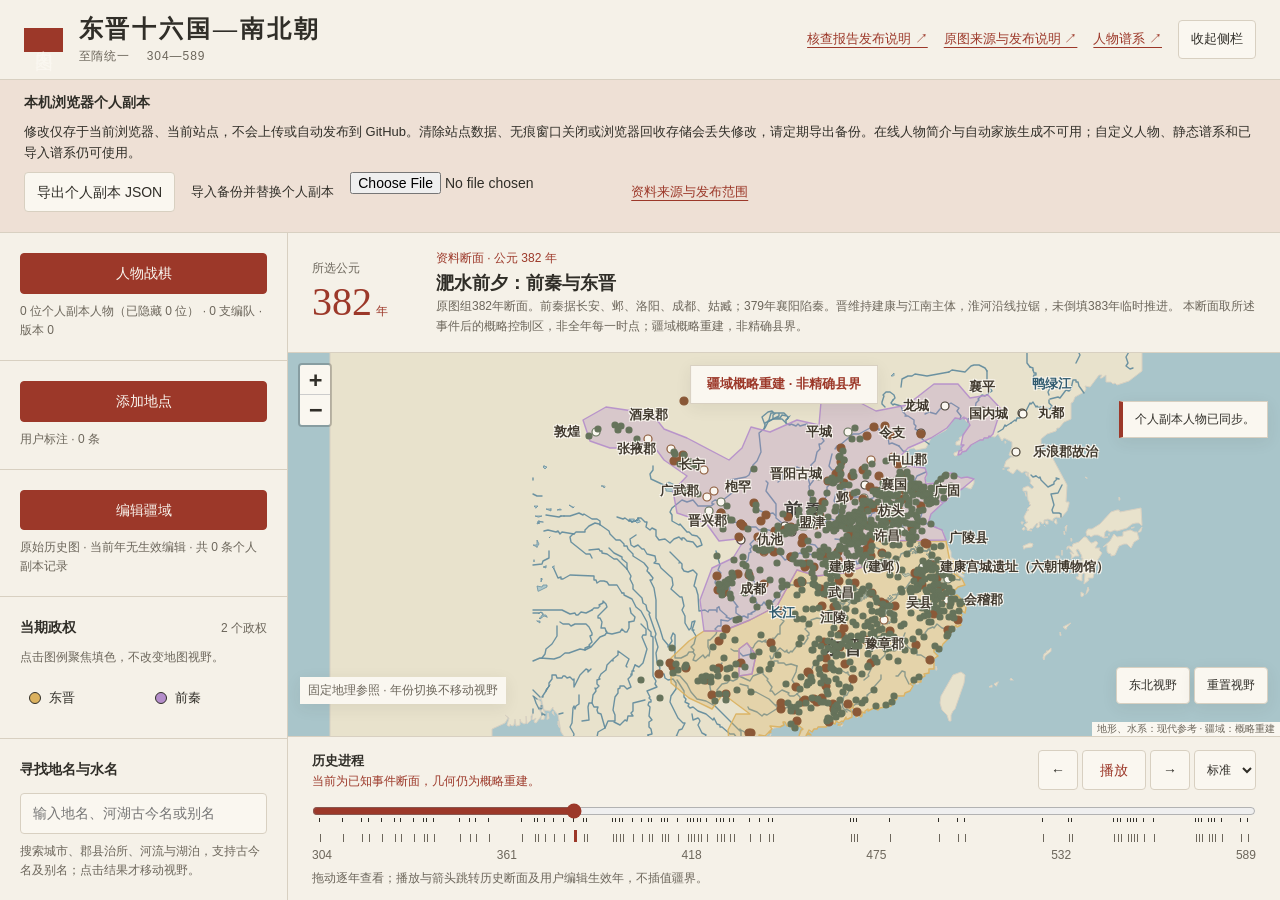
==== commit 7c27d052: "Extend historical atlas through Northern and Southern dynasties to 589" ====
--- a/index.html
+++ b/index.html
@@ -2,7 +2,7 @@
 <html lang="zh-CN">
 <head>
 <meta charset="utf-8"><meta name="viewport" content="width=device-width, initial-scale=1">
-<title>东晋十六国 · 同一山河，百年变局</title>
+<title>东晋十六国—南北朝 · 至隋统一</title>
 <link rel="stylesheet" href="vendor/leaflet.css"><link rel="stylesheet" href="atlas.css">
 <link rel="stylesheet" href="personal-data.css">
 <script src="atlas-config.js" defer></script><script src="atlas-api.js" defer></script>
@@ -35,7 +35,7 @@
 </script>
 </head>
 <body>
-<header class="masthead"><div class="brand"><span class="seal" aria-hidden="true">舆图</span><div><h1>东晋十六国</h1><p>同一山河，百年变局 <span>304—439</span></p></div></div><div class="header-actions"><a id="audit-entry" href="sources.html#audit">核查报告发布说明 ↗</a><a href="sources.html">原图来源与发布说明 ↗</a><a href="genealogy.html">人物谱系 ↗</a><button id="toggle-sidebar" aria-controls="sidebar" aria-expanded="true">收起侧栏</button></div></header>
+<header class="masthead"><div class="brand"><span class="seal" aria-hidden="true">舆图</span><div><h1>东晋十六国—南北朝</h1><p>至隋统一 <span id="atlas-year-span">304—589</span></p></div></div><div class="header-actions"><a id="audit-entry" href="sources.html#audit">核查报告发布说明 ↗</a><a href="sources.html">原图来源与发布说明 ↗</a><a href="genealogy.html">人物谱系 ↗</a><button id="toggle-sidebar" aria-controls="sidebar" aria-expanded="true">收起侧栏</button></div></header>
 <main class="workspace">
 <aside id="sidebar" aria-label="地图图层与政权">
 <section class="sidebar-section character-section" aria-label="共享人物战棋">
@@ -90,7 +90,7 @@
 <p class="hint">无登录，所有局域网浏览器共享保存。仅限可信局域网使用。编辑持续至后续年份，直到撤销或被后来的重叠编辑覆盖。</p>
 <p id="territory-offline" class="reference-note" hidden>离线模式仅可浏览，无法编辑。请打开 <a href="http://172.20.30.1:8765">局域网地图 172.20.30.1:8765</a>。</p>
 <fieldset id="territory-fields"><legend>1 · 选择地点与归属</legend><p id="territory-place">尚未选择地点。点击地图治所，或使用下方地名搜索。</p><button id="territory-find" type="button">搜索地点</button><p id="territory-period" class="hint"></p>
-<label for="territory-year">开始生效年</label><input id="territory-year" type="number" min="304" max="439" step="1" required>
+<label for="territory-year">开始生效年</label><input id="territory-year" type="number" min="304" max="589" step="1" required>
 <label for="territory-polity">目标势力</label><select id="territory-polity" required><option value="" selected disabled>请选择目标势力</option></select><p class="hint">列出全部政权，可将已灭亡政权用于自定义历史；不代表原始史实。</p>
 <label for="territory-note">编辑说明（可选）</label><input id="territory-note" type="text" maxlength="500" placeholder="说明此次划归的依据或设想">
 <h3>2 · 手绘并确认范围</h3><div class="territory-actions"><button id="territory-draw" type="button">开始绘制</button><button id="territory-undo-point" type="button">撤销一点</button><button id="territory-finish" type="button">完成范围</button><button id="territory-cancel" type="button">取消范围</button></div><p class="hint">地图单击逐点描边，至少三个不同顶点；范围须包含所选地点且不得自交。可拖动、缩放，用“完成范围”闭合；Esc 取消范围。</p><p id="territory-preview" class="reference-note" role="status">尚未绘制范围。</p><button id="territory-save" type="button">确认并保存共享编辑</button></fieldset>
@@ -119,7 +119,7 @@
 <div class="event-heading"><div class="year-block"><span>所选公元</span><output id="selected-year" for="year-range">382</output><span>年</span></div><div class="event-copy"><p id="snapshot-year" class="eyebrow">正在读取本地资料</p><h2 id="event-title">统一地理底图 · 历史政权断面</h2><p id="event-description"></p></div></div>
 <section id="formation-map-controls" class="formation-map-controls" aria-label="地图编队选人" hidden><strong id="formation-map-summary" role="status" aria-live="polite"></strong><p class="hint">点击棋子选择 / 取消选择，可平移缩放。Esc 或取消将丢弃整个编队草稿。</p><label for="formation-map-commander">指定主将</label><select id="formation-map-commander" aria-describedby="formation-map-summary"></select><p id="formation-map-notice" class="hint" role="status" aria-live="polite"></p><div class="territory-actions"><button id="formation-map-done" type="button">完成选人，填写并保存</button><button id="formation-map-cancel" type="button">取消编队草稿</button></div></section>
 <div class="map-stage"><div id="map" aria-label="地图，可拖动平移、滚轮或双指缩放"></div><div class="map-warning">疆域概略重建 · 非精确县界</div><div class="view-actions"><button id="northeast-view" type="button">东北视野</button><button id="reset-view" type="button">重置视野</button></div><p id="map-error" class="map-error" role="alert" hidden></p><div class="map-caption">固定地理参照 · 年份切换不移动视野</div></div>
-<section class="timeline" aria-label="304至439年时间轴"><div class="timeline-heading"><div><label for="year-range">历史进程</label><p id="year-note" aria-live="polite"></p></div><div class="playback"><button id="previous-event" aria-label="上一事件">←</button><button id="play" aria-pressed="false">播放</button><button id="next-event" aria-label="下一事件">→</button><label class="sr-only" for="play-speed">播放速度</label><select id="play-speed" aria-label="播放速度"><option value="2400">慢速</option><option value="1400" selected>标准</option><option value="700">快速</option></select></div></div>
-<input id="year-range" type="range" min="304" max="439" step="1" value="382" list="event-years" aria-label="选择公元304至439年" aria-describedby="year-note"><datalist id="event-years"></datalist><div id="event-ticks" class="event-ticks" aria-label="跳转历史事件"></div><div class="timeline-scale" aria-hidden="true"><span>304</span><span>330</span><span>360</span><span>390</span><span>420</span><span>439</span></div><p class="timeline-footnote">拖动逐年查看；播放与箭头跳转历史断面及用户编辑生效年，不插值疆界。</p></section>
+<section class="timeline" aria-label="304至589年时间轴"><div class="timeline-heading"><div><label for="year-range">历史进程</label><p id="year-note" aria-live="polite"></p></div><div class="playback"><button id="previous-event" aria-label="上一事件">←</button><button id="play" aria-pressed="false">播放</button><button id="next-event" aria-label="下一事件">→</button><label class="sr-only" for="play-speed">播放速度</label><select id="play-speed" aria-label="播放速度"><option value="2400">慢速</option><option value="1400" selected>标准</option><option value="700">快速</option></select></div></div>
+<input id="year-range" type="range" min="304" max="589" step="1" value="382" list="event-years" aria-label="选择公元304至589年" aria-describedby="year-note"><datalist id="event-years"></datalist><div id="event-ticks" class="event-ticks" aria-label="跳转历史事件"></div><div class="timeline-scale" aria-hidden="true"><span>304</span><span>361</span><span>418</span><span>475</span><span>532</span><span>589</span></div><p class="timeline-footnote">拖动逐年查看；播放与箭头跳转历史断面及用户编辑生效年，不插值疆界。</p></section>
 </section></main><noscript><p class="noscript">请启用 JavaScript，或<a href="sources.html">查看资料来源</a>。</p></noscript>
 </body></html>
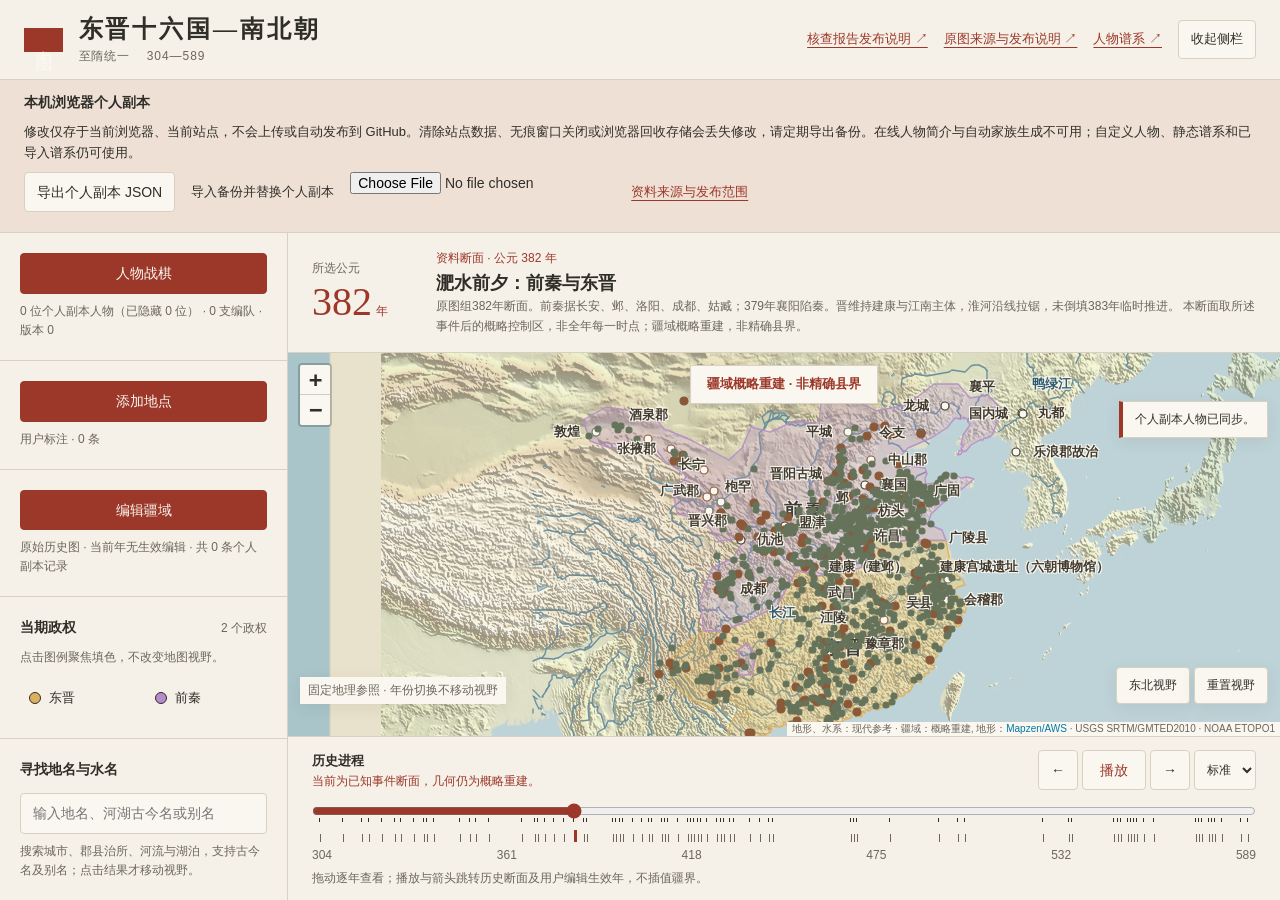
==== commit 9493b811: "Publish attributed terrain relief and enable it by default" ====
--- a/index.html
+++ b/index.html
@@ -106,7 +106,7 @@
 <label><input type="checkbox" id="layer-characters" checked>人物战棋（跨年份固定位置）</label>
 <label><input type="checkbox" id="layer-rivers" checked>河流与湖泊</label>
 <label><input type="checkbox" id="layer-river-labels" checked>河流与湖泊名称（点击查看说明）</label>
-<label><input type="checkbox" id="layer-terrain" checked>地形起伏</label>
+<label><input type="checkbox" id="layer-terrain" checked>地形起伏（默认开启）</label>
 <label><input type="checkbox" id="layer-mountains">山川名称</label>
 <label><input type="checkbox" id="layer-historical">382年州郡参照 <span class="online">联网</span></label></div>
 <p id="water-count" class="hint" role="status"></p>
